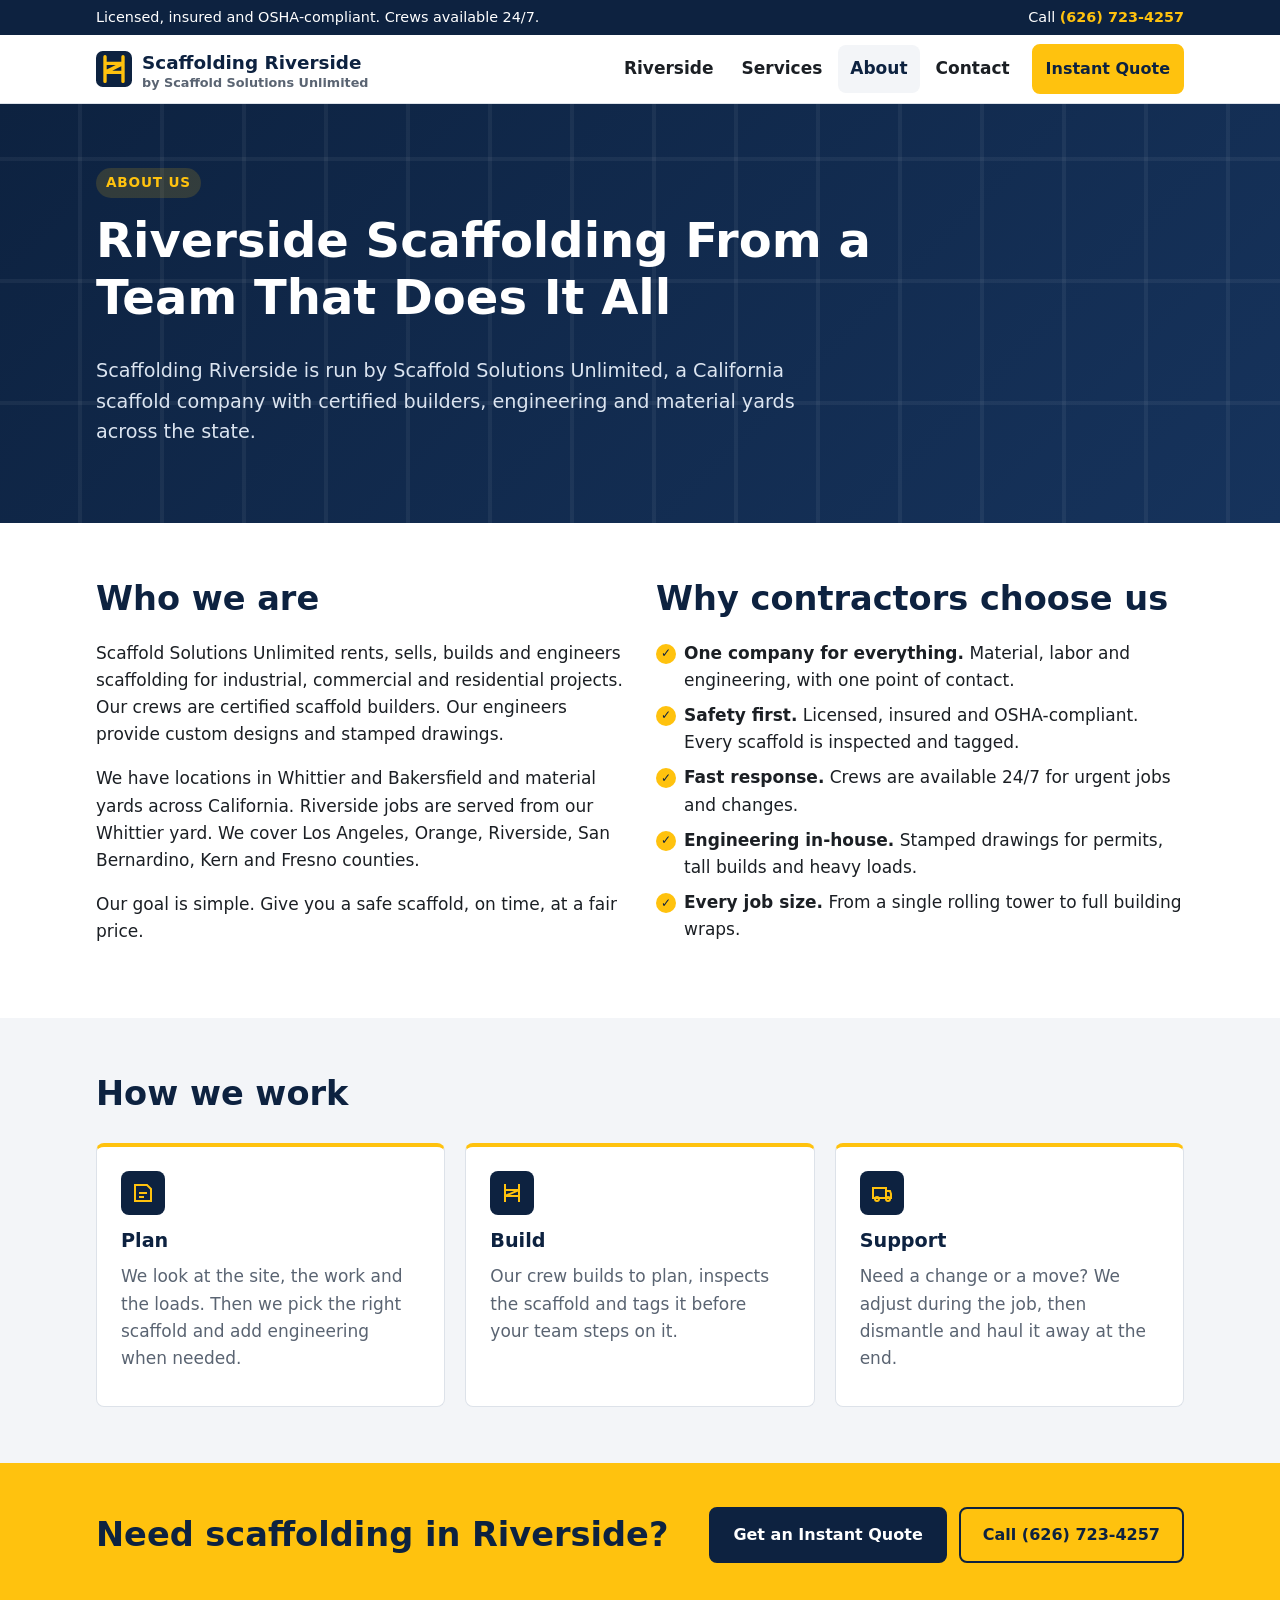
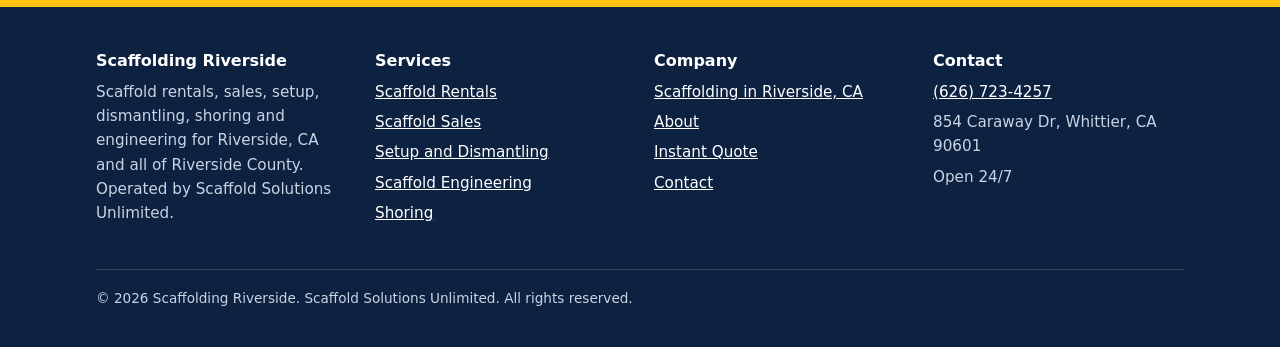
==== about/index.html @ 5e7dde9d "Add static HTML/CSS site for scaffoldingriverside.com Five pages: Riverside city page (home), servic" ====
<!doctype html>
<html lang="en">
<head>
<meta charset="utf-8">
<meta name="viewport" content="width=device-width,initial-scale=1">
<title>About Us | Scaffolding Riverside by Scaffold Solutions Unlimited</title>
<meta name="description" content="Scaffolding Riverside is run by Scaffold Solutions Unlimited. Certified scaffold builders, in-house engineering and 24/7 service.">
<link rel="canonical" href="https://scaffoldingriverside.com/about/">
<meta property="og:type" content="website">
<meta property="og:title" content="About Us | Scaffolding Riverside by Scaffold Solutions Unlimited">
<meta property="og:description" content="Scaffolding Riverside is run by Scaffold Solutions Unlimited. Certified scaffold builders, in-house engineering and 24/7 service.">
<meta property="og:url" content="https://scaffoldingriverside.com/about/">
<meta name="theme-color" content="#0d2240">
<link rel="icon" href="/assets/favicon.svg" type="image/svg+xml">
<link rel="stylesheet" href="/assets/style.css">
<script type="application/ld+json">{"@context":"https://schema.org","@type":"GeneralContractor","name":"Scaffolding Riverside by Scaffold Solutions Unlimited","url":"https://scaffoldingriverside.com/","telephone":"(626) 723-4257","openingHours":"Mo-Su 00:00-23:59","address":{"@type":"PostalAddress","streetAddress":"854 Caraway Dr","addressLocality":"Whittier","addressRegion":"CA","postalCode":"90601","addressCountry":"US"},"areaServed":[{"@type":"City","name":"Riverside, CA"},{"@type":"AdministrativeArea","name":"Riverside County, CA"}],"parentOrganization":{"@type":"Organization","name":"Scaffold Solutions Unlimited","url":"https://scaffold-unlimited.com/"}}</script>
</head>
<body>
<a class="skip" href="#main">Skip to content</a>
<div class="topbar"><div class="wrap"><span>Licensed, insured and OSHA-compliant. Crews available 24/7.</span><span>Call <a href="tel:+16267234257">(626) 723-4257</a></span></div></div>
<header class="site-header"><div class="wrap">
<a class="logo" href="/"><img src="/assets/favicon.svg" width="36" height="36" alt=""><div>Scaffolding Riverside<span>by Scaffold Solutions Unlimited</span></div></a>
<input type="checkbox" id="nav-toggle" class="nav-toggle" aria-label="Open menu"><label for="nav-toggle" class="nav-btn">Menu</label>
<nav class="nav" aria-label="Main"><ul><li><a href="/">Riverside</a></li><li><a href="/services/">Services</a></li><li><a href="/about/" aria-current="page">About</a></li><li><a href="/contact/">Contact</a></li><li><a class="btn" href="/instant-quote/">Instant Quote</a></li></ul></nav>
</div></header>
<main id="main">
<section class="hero"><div class="wrap">
<span class="eyebrow">About us</span>
<h1>Riverside Scaffolding From a Team That Does It All</h1>
<p class="lead">Scaffolding Riverside is run by Scaffold Solutions Unlimited, a California scaffold company with certified builders, engineering and material yards across the state.</p>
</div></section>
<section><div class="wrap grid-2">
<div>
<h2>Who we are</h2>
<p>Scaffold Solutions Unlimited rents, sells, builds and engineers scaffolding for industrial, commercial and residential projects. Our crews are certified scaffold builders. Our engineers provide custom designs and stamped drawings.</p>
<p>We have locations in Whittier and Bakersfield and material yards across California. Riverside jobs are served from our Whittier yard. We cover Los Angeles, Orange, Riverside, San Bernardino, Kern and Fresno counties.</p>
<p>Our goal is simple. Give you a safe scaffold, on time, at a fair price.</p>
</div>
<div>
<h2>Why contractors choose us</h2>
<ul class="checks">
<li><strong>One company for everything.</strong> Material, labor and engineering, with one point of contact.</li>
<li><strong>Safety first.</strong> Licensed, insured and OSHA-compliant. Every scaffold is inspected and tagged.</li>
<li><strong>Fast response.</strong> Crews are available 24/7 for urgent jobs and changes.</li>
<li><strong>Engineering in-house.</strong> Stamped drawings for permits, tall builds and heavy loads.</li>
<li><strong>Every job size.</strong> From a single rolling tower to full building wraps.</li>
</ul>
</div>
</div></section>
<section class="soft"><div class="wrap">
<div class="section-head"><h2>How we work</h2></div>
<div class="grid">
<div class="card"><div class="icon"><svg viewBox="0 0 24 24" fill="none" stroke="currentColor" stroke-width="2"><path d="M4 4h12l4 4v12H4z"/><path d="M8 12h8M8 16h5"/></svg></div><h3>Plan</h3><p>We look at the site, the work and the loads. Then we pick the right scaffold and add engineering when needed.</p></div>
<div class="card"><div class="icon"><svg viewBox="0 0 24 24" fill="none" stroke="currentColor" stroke-width="2"><path d="M5 3v18M19 3v18M5 9h14M5 15h14M5 15l14-6"/></svg></div><h3>Build</h3><p>Our crew builds to plan, inspects the scaffold and tags it before your team steps on it.</p></div>
<div class="card"><div class="icon"><svg viewBox="0 0 24 24" fill="none" stroke="currentColor" stroke-width="2"><path d="M3 7h13v10H3zM16 10h4l1 3v4h-5"/><circle cx="7" cy="18" r="2"/><circle cx="18" cy="18" r="2"/></svg></div><h3>Support</h3><p>Need a change or a move? We adjust during the job, then dismantle and haul it away at the end.</p></div>
</div>
</div></section>
</main>
<section class="cta"><div class="wrap"><h2>Need scaffolding in Riverside?</h2><div class="btn-row"><a class="btn" href="/instant-quote/">Get an Instant Quote</a><a class="btn alt" href="tel:+16267234257">Call (626) 723-4257</a></div></div></section>
<footer class="site-footer"><div class="wrap"><div class="foot-grid">
<div><h3>Scaffolding Riverside</h3><p>Scaffold rentals, sales, setup, dismantling, shoring and engineering for Riverside, CA and all of Riverside County. Operated by Scaffold Solutions Unlimited.</p></div>
<div><h3>Services</h3><ul><li><a href="/services/#rentals">Scaffold Rentals</a></li><li><a href="/services/#sales">Scaffold Sales</a></li><li><a href="/services/#setup">Setup and Dismantling</a></li><li><a href="/services/#engineering">Scaffold Engineering</a></li><li><a href="/services/#shoring">Shoring</a></li></ul></div>
<div><h3>Company</h3><ul><li><a href="/">Scaffolding in Riverside, CA</a></li><li><a href="/about/">About</a></li><li><a href="/instant-quote/">Instant Quote</a></li><li><a href="/contact/">Contact</a></li></ul></div>
<div><h3>Contact</h3><ul><li><a href="tel:+16267234257">(626) 723-4257</a></li><li>854 Caraway Dr, Whittier, CA 90601</li><li>Open 24/7</li></ul></div>
</div><p class="legal">&copy; 2026 Scaffolding Riverside. Scaffold Solutions Unlimited. All rights reserved.</p></div></footer>
</body>
</html>
---- assets/style.css ----
:root{--navy:#0d2240;--navy-2:#16335c;--yellow:#ffc20e;--ink:#1b1f24;--muted:#5a6472;--bg:#fff;--soft:#f3f5f8;--line:#dde2e9;--radius:8px;--max:1120px}
*,*::before,*::after{box-sizing:border-box}
html{-webkit-text-size-adjust:100%}
body{margin:0;font:17px/1.6 system-ui,-apple-system,"Segoe UI",Roboto,Helvetica,Arial,sans-serif;color:var(--ink);background:var(--bg)}
img,svg{max-width:100%;display:block}
a{color:var(--navy-2)}
h1,h2,h3{line-height:1.2;margin:0 0 .6em;color:var(--navy)}
h1{font-size:clamp(2rem,5vw,3rem)}
h2{font-size:clamp(1.5rem,3.5vw,2.1rem)}
h3{font-size:1.2rem}
p{margin:0 0 1em}
ul{padding-left:1.2em}
.wrap{max-width:var(--max);margin:0 auto;padding:0 16px}
.skip{position:absolute;left:-999px}.skip:focus{left:16px;top:8px;background:#fff;padding:8px;z-index:9}

/* top bar + header */
.topbar{background:var(--navy);color:#fff;font-size:.9rem}
.topbar .wrap{display:flex;justify-content:space-between;gap:12px;padding-top:6px;padding-bottom:6px;flex-wrap:wrap}
.topbar a{color:var(--yellow);font-weight:700;text-decoration:none}
.site-header{background:#fff;border-bottom:1px solid var(--line);position:sticky;top:0;z-index:5}
.site-header .wrap{position:relative;display:flex;align-items:center;justify-content:space-between;min-height:68px;flex-wrap:wrap}
.logo{display:flex;align-items:center;gap:10px;font-weight:800;font-size:1.15rem;color:var(--navy);text-decoration:none}
.logo span{color:var(--muted);font-weight:600;font-size:.8rem;display:block;line-height:1}
.nav-toggle{position:absolute;left:0;top:0;width:1px;height:1px;opacity:0;pointer-events:none}
.nav-btn{display:none;cursor:pointer;font-weight:700;padding:8px 12px;border:1px solid var(--line);border-radius:var(--radius)}
.nav ul{list-style:none;margin:0;padding:0;display:flex;gap:4px;align-items:center}
.nav a{display:block;padding:10px 12px;text-decoration:none;color:var(--ink);font-weight:600;border-radius:var(--radius)}
.nav a:hover,.nav a[aria-current=page]{background:var(--soft);color:var(--navy)}
.nav a.btn{color:var(--navy);background:var(--yellow);margin-left:6px}
@media (max-width:860px){
  .nav-btn{display:block}
  .nav{display:none;width:100%;padding-bottom:12px}
  .nav ul{flex-direction:column;align-items:stretch}
  .nav a.btn{margin:6px 0 0;text-align:center}
  .nav-toggle:checked ~ .nav{display:block}
  .nav-toggle:focus-visible + .nav-btn{outline:2px solid var(--navy)}
}

/* buttons */
.btn{display:inline-block;background:var(--yellow);color:var(--navy);font-weight:800;text-decoration:none;padding:13px 22px;border-radius:var(--radius);border:2px solid var(--yellow);font-size:1rem;cursor:pointer}
.btn:hover{filter:brightness(.95)}
.btn.ghost{background:transparent;color:#fff;border-color:#fff}
.btn-row{display:flex;gap:12px;flex-wrap:wrap}

/* hero */
.hero{background:linear-gradient(135deg,var(--navy) 0%,var(--navy-2) 100%);color:#fff;padding:64px 0 56px;position:relative;overflow:hidden}
.hero::after{content:"";position:absolute;inset:0;background:repeating-linear-gradient(90deg,transparent 0 78px,rgba(255,255,255,.05) 78px 82px),repeating-linear-gradient(0deg,transparent 0 118px,rgba(255,255,255,.05) 118px 122px);pointer-events:none}
.hero .wrap{position:relative;z-index:1}
.hero h1{color:#fff;max-width:820px}
.hero p.lead{font-size:1.2rem;max-width:700px;color:#dbe4f0}
.eyebrow{display:inline-block;background:rgba(255,194,14,.15);color:var(--yellow);font-weight:700;font-size:.85rem;letter-spacing:.06em;text-transform:uppercase;padding:4px 10px;border-radius:99px;margin-bottom:14px}
.badges{display:flex;flex-wrap:wrap;gap:8px 20px;list-style:none;padding:0;margin:26px 0 0;color:#dbe4f0;font-size:.95rem}
.badges li::before{content:"\2713";color:var(--yellow);font-weight:800;margin-right:6px}

/* sections */
section{padding:56px 0}
section.soft{background:var(--soft)}
.section-head{max-width:760px;margin-bottom:28px}
.section-head p{color:var(--muted)}
.grid{display:grid;gap:20px;grid-template-columns:repeat(auto-fit,minmax(250px,1fr))}
.grid-2{display:grid;gap:32px;grid-template-columns:repeat(auto-fit,minmax(300px,1fr));align-items:start}
.card{background:#fff;border:1px solid var(--line);border-radius:var(--radius);padding:24px;border-top:4px solid var(--yellow)}
.card p{color:var(--muted);margin-bottom:.6em}
.card a{font-weight:700}
.icon{width:44px;height:44px;border-radius:var(--radius);background:var(--navy);color:var(--yellow);display:grid;place-items:center;margin-bottom:14px}
.icon svg{width:24px;height:24px}
.checks{list-style:none;padding:0}
.checks li{padding-left:28px;position:relative;margin-bottom:8px}
.checks li::before{content:"\2713";position:absolute;left:0;top:0;color:var(--navy);background:var(--yellow);width:20px;height:20px;border-radius:50%;font-size:.75rem;font-weight:800;display:grid;place-items:center;margin-top:4px}
.cols{columns:2 200px;gap:24px;list-style:none;padding:0}
.cols li{break-inside:avoid;padding:6px 0;border-bottom:1px solid var(--line)}
.steps{counter-reset:s;list-style:none;padding:0;display:grid;gap:16px;grid-template-columns:repeat(auto-fit,minmax(220px,1fr))}
.steps li{counter-increment:s;background:#fff;border:1px solid var(--line);border-radius:var(--radius);padding:20px}
.steps li::before{content:counter(s);display:grid;place-items:center;width:34px;height:34px;border-radius:50%;background:var(--navy);color:var(--yellow);font-weight:800;margin-bottom:10px}
.service{scroll-margin-top:90px}
.service + .service{border-top:1px solid var(--line);padding-top:40px;margin-top:40px}
details{background:#fff;border:1px solid var(--line);border-radius:var(--radius);padding:14px 18px;margin-bottom:10px}
summary{font-weight:700;cursor:pointer;color:var(--navy)}
details p{margin:.8em 0 0;color:var(--muted)}

/* cta band */
.cta{background:var(--yellow);padding:44px 0}
.cta .wrap{display:flex;gap:20px;align-items:center;justify-content:space-between;flex-wrap:wrap}
.cta h2{margin:0}
.cta .btn{background:var(--navy);color:#fff;border-color:var(--navy)}
.cta .btn.alt{background:transparent;color:var(--navy)}

/* forms */
form{background:#fff;border:1px solid var(--line);border-radius:var(--radius);padding:24px}
fieldset{border:0;padding:0;margin:0 0 20px}
legend{font-weight:800;color:var(--navy);font-size:1.1rem;margin-bottom:10px}
.fields{display:grid;gap:14px;grid-template-columns:repeat(auto-fit,minmax(220px,1fr))}
.full{grid-column:1/-1}
label{display:block;font-weight:600;font-size:.95rem;margin-bottom:4px}
input,select,textarea{width:100%;font:inherit;padding:11px 12px;border:1px solid #b9c2ce;border-radius:6px;background:#fff;color:var(--ink)}
input:focus,select:focus,textarea:focus{outline:2px solid var(--yellow);border-color:var(--navy)}
textarea{min-height:120px;resize:vertical}
.choice{display:flex;flex-wrap:wrap;gap:8px}
.choice label{display:flex;gap:8px;align-items:center;font-weight:500;border:1px solid var(--line);border-radius:6px;padding:8px 12px;margin:0;cursor:pointer}
.choice input{width:auto}
.hint{font-size:.85rem;color:var(--muted)}
.hidden{display:none}
.contact-list{list-style:none;padding:0}
.contact-list li{padding:12px 0;border-bottom:1px solid var(--line)}
.contact-list strong{display:block;color:var(--navy)}

/* footer */
.site-footer{background:var(--navy);color:#c9d4e3;padding:44px 0 24px;font-size:.95rem}
.site-footer h3{color:#fff;font-size:1rem}
.site-footer a{color:#fff}
.site-footer ul{list-style:none;padding:0;margin:0}
.site-footer li{margin-bottom:6px}
.foot-grid{display:grid;gap:28px;grid-template-columns:repeat(auto-fit,minmax(200px,1fr))}
.legal{border-top:1px solid rgba(255,255,255,.15);margin-top:28px;padding-top:18px;font-size:.85rem}
.grid-5{grid-template-columns:repeat(auto-fit,minmax(200px,1fr))}
.quote-grid{display:grid;gap:32px;align-items:start}
@media (min-width:900px){.quote-grid{grid-template-columns:minmax(0,2fr) minmax(260px,1fr)}}
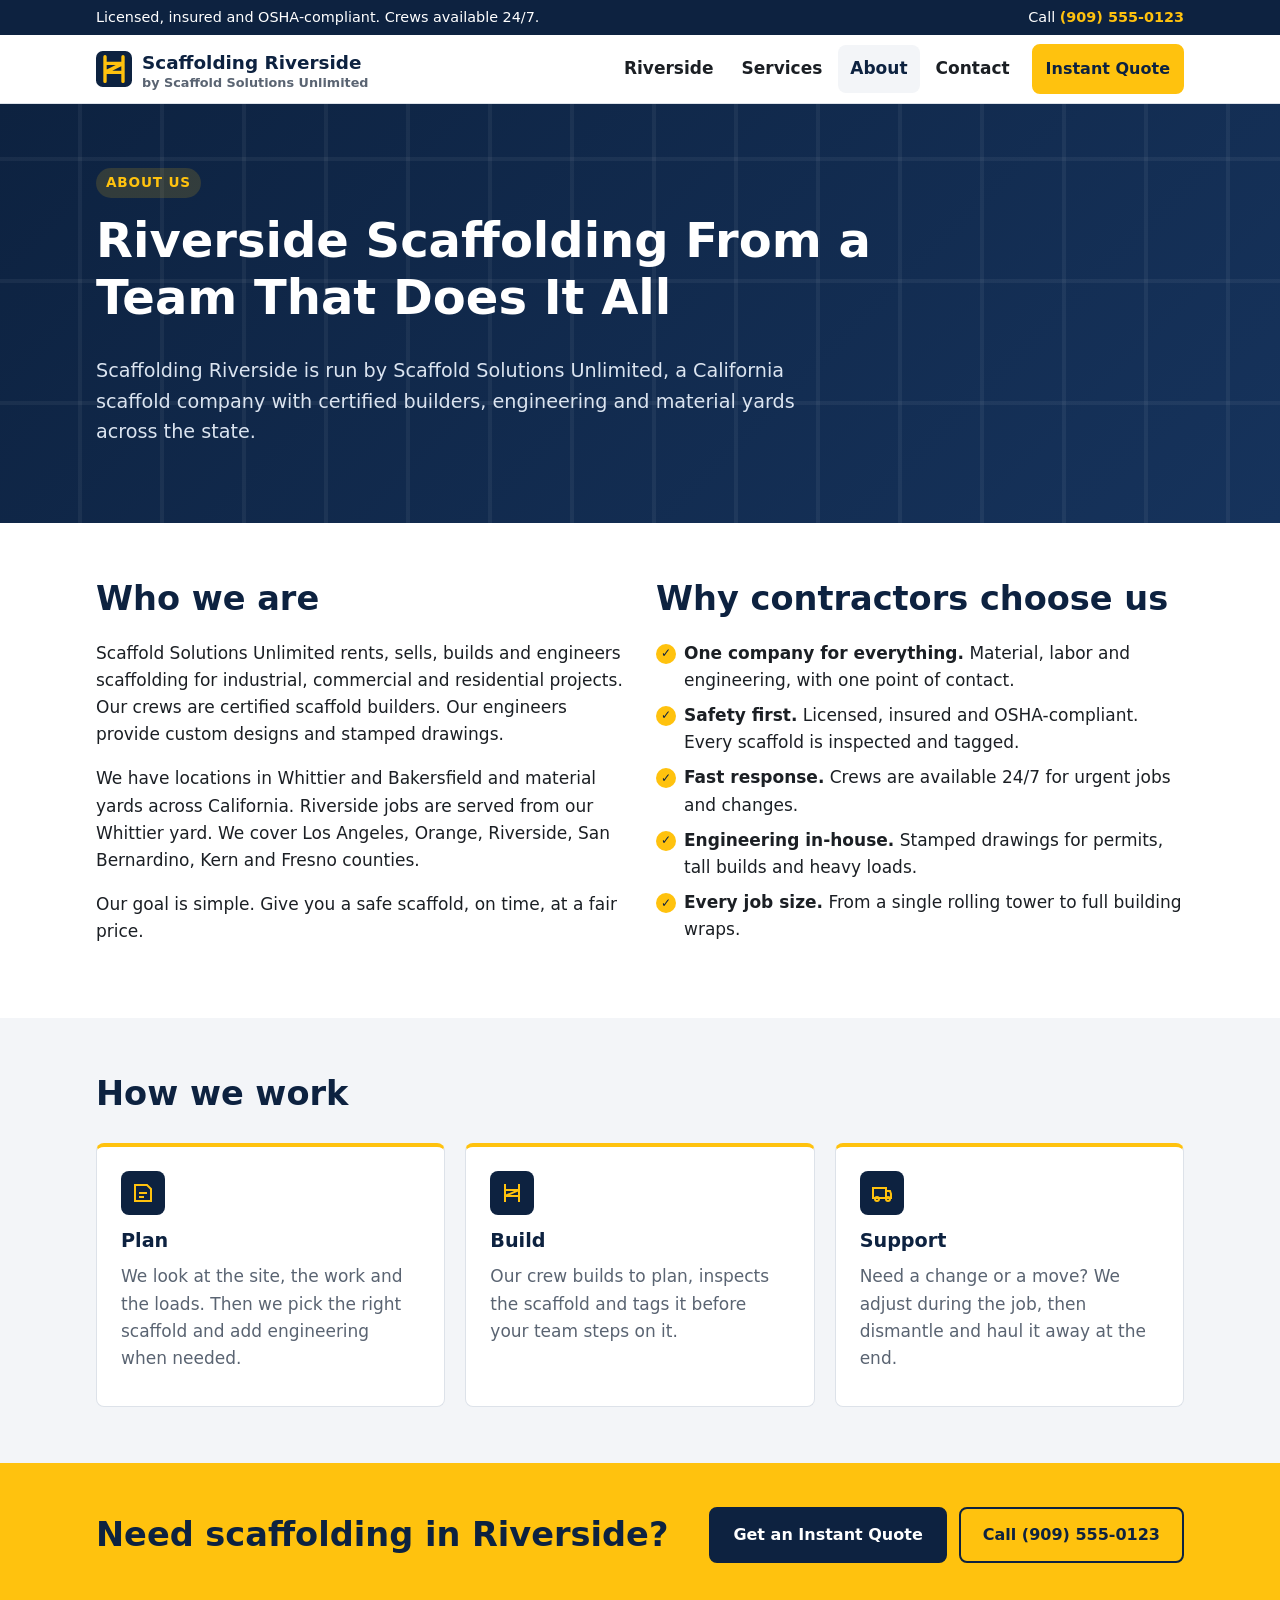
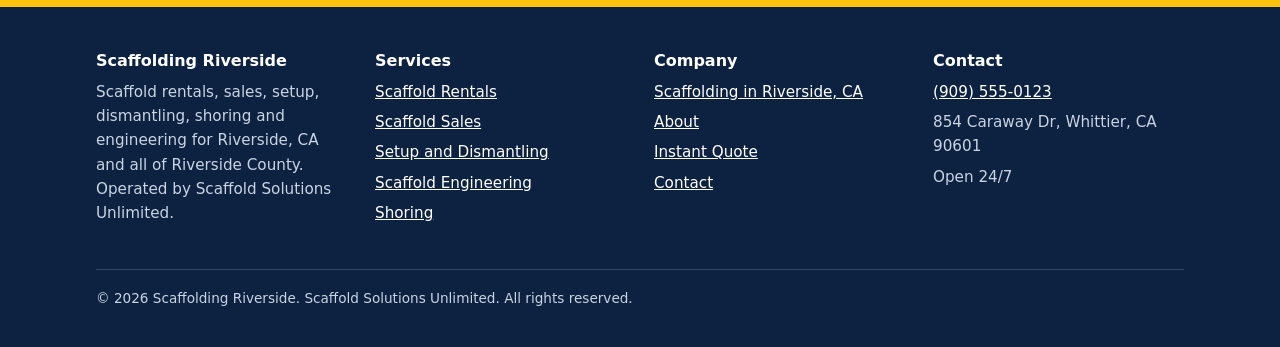
==== commit e8630efc: "Add scaffold types section to services page, use 909 placeholder phone Twelve scaffold types with ph" ====
--- a/about/index.html
+++ b/about/index.html
@@ -13,11 +13,11 @@
 <meta name="theme-color" content="#0d2240">
 <link rel="icon" href="/assets/favicon.svg" type="image/svg+xml">
 <link rel="stylesheet" href="/assets/style.css">
-<script type="application/ld+json">{"@context":"https://schema.org","@type":"GeneralContractor","name":"Scaffolding Riverside by Scaffold Solutions Unlimited","url":"https://scaffoldingriverside.com/","telephone":"(626) 723-4257","openingHours":"Mo-Su 00:00-23:59","address":{"@type":"PostalAddress","streetAddress":"854 Caraway Dr","addressLocality":"Whittier","addressRegion":"CA","postalCode":"90601","addressCountry":"US"},"areaServed":[{"@type":"City","name":"Riverside, CA"},{"@type":"AdministrativeArea","name":"Riverside County, CA"}],"parentOrganization":{"@type":"Organization","name":"Scaffold Solutions Unlimited","url":"https://scaffold-unlimited.com/"}}</script>
+<script type="application/ld+json">{"@context":"https://schema.org","@type":"GeneralContractor","name":"Scaffolding Riverside by Scaffold Solutions Unlimited","url":"https://scaffoldingriverside.com/","telephone":"(909) 555-0123","openingHours":"Mo-Su 00:00-23:59","address":{"@type":"PostalAddress","streetAddress":"854 Caraway Dr","addressLocality":"Whittier","addressRegion":"CA","postalCode":"90601","addressCountry":"US"},"areaServed":[{"@type":"City","name":"Riverside, CA"},{"@type":"AdministrativeArea","name":"Riverside County, CA"}],"parentOrganization":{"@type":"Organization","name":"Scaffold Solutions Unlimited","url":"https://scaffold-unlimited.com/"}}</script>
 </head>
 <body>
 <a class="skip" href="#main">Skip to content</a>
-<div class="topbar"><div class="wrap"><span>Licensed, insured and OSHA-compliant. Crews available 24/7.</span><span>Call <a href="tel:+16267234257">(626) 723-4257</a></span></div></div>
+<div class="topbar"><div class="wrap"><span>Licensed, insured and OSHA-compliant. Crews available 24/7.</span><span>Call <a href="tel:+19095550123">(909) 555-0123</a></span></div></div>
 <header class="site-header"><div class="wrap">
 <a class="logo" href="/"><img src="/assets/favicon.svg" width="36" height="36" alt=""><div>Scaffolding Riverside<span>by Scaffold Solutions Unlimited</span></div></a>
 <input type="checkbox" id="nav-toggle" class="nav-toggle" aria-label="Open menu"><label for="nav-toggle" class="nav-btn">Menu</label>
@@ -56,12 +56,12 @@
 </div>
 </div></section>
 </main>
-<section class="cta"><div class="wrap"><h2>Need scaffolding in Riverside?</h2><div class="btn-row"><a class="btn" href="/instant-quote/">Get an Instant Quote</a><a class="btn alt" href="tel:+16267234257">Call (626) 723-4257</a></div></div></section>
+<section class="cta"><div class="wrap"><h2>Need scaffolding in Riverside?</h2><div class="btn-row"><a class="btn" href="/instant-quote/">Get an Instant Quote</a><a class="btn alt" href="tel:+19095550123">Call (909) 555-0123</a></div></div></section>
 <footer class="site-footer"><div class="wrap"><div class="foot-grid">
 <div><h3>Scaffolding Riverside</h3><p>Scaffold rentals, sales, setup, dismantling, shoring and engineering for Riverside, CA and all of Riverside County. Operated by Scaffold Solutions Unlimited.</p></div>
 <div><h3>Services</h3><ul><li><a href="/services/#rentals">Scaffold Rentals</a></li><li><a href="/services/#sales">Scaffold Sales</a></li><li><a href="/services/#setup">Setup and Dismantling</a></li><li><a href="/services/#engineering">Scaffold Engineering</a></li><li><a href="/services/#shoring">Shoring</a></li></ul></div>
 <div><h3>Company</h3><ul><li><a href="/">Scaffolding in Riverside, CA</a></li><li><a href="/about/">About</a></li><li><a href="/instant-quote/">Instant Quote</a></li><li><a href="/contact/">Contact</a></li></ul></div>
-<div><h3>Contact</h3><ul><li><a href="tel:+16267234257">(626) 723-4257</a></li><li>854 Caraway Dr, Whittier, CA 90601</li><li>Open 24/7</li></ul></div>
+<div><h3>Contact</h3><ul><li><a href="tel:+19095550123">(909) 555-0123</a></li><li>854 Caraway Dr, Whittier, CA 90601</li><li>Open 24/7</li></ul></div>
 </div><p class="legal">&copy; 2026 Scaffolding Riverside. Scaffold Solutions Unlimited. All rights reserved.</p></div></footer>
 </body>
 </html>
--- a/assets/style.css
+++ b/assets/style.css
@@ -115,3 +115,9 @@
 .grid-5{grid-template-columns:repeat(auto-fit,minmax(200px,1fr))}
 .quote-grid{display:grid;gap:32px;align-items:start}
 @media (min-width:900px){.quote-grid{grid-template-columns:minmax(0,2fr) minmax(260px,1fr)}}
+.types{grid-template-columns:repeat(auto-fill,minmax(260px,1fr))}
+.type-card{padding:0;overflow:hidden;border-top:0}
+.type-card img{width:100%;height:auto;aspect-ratio:4/3;object-fit:cover;background:var(--line)}
+.type-card h3{margin:18px 20px 6px}
+.type-card p{margin:0 20px 20px}
+#types{scroll-margin-top:70px}
